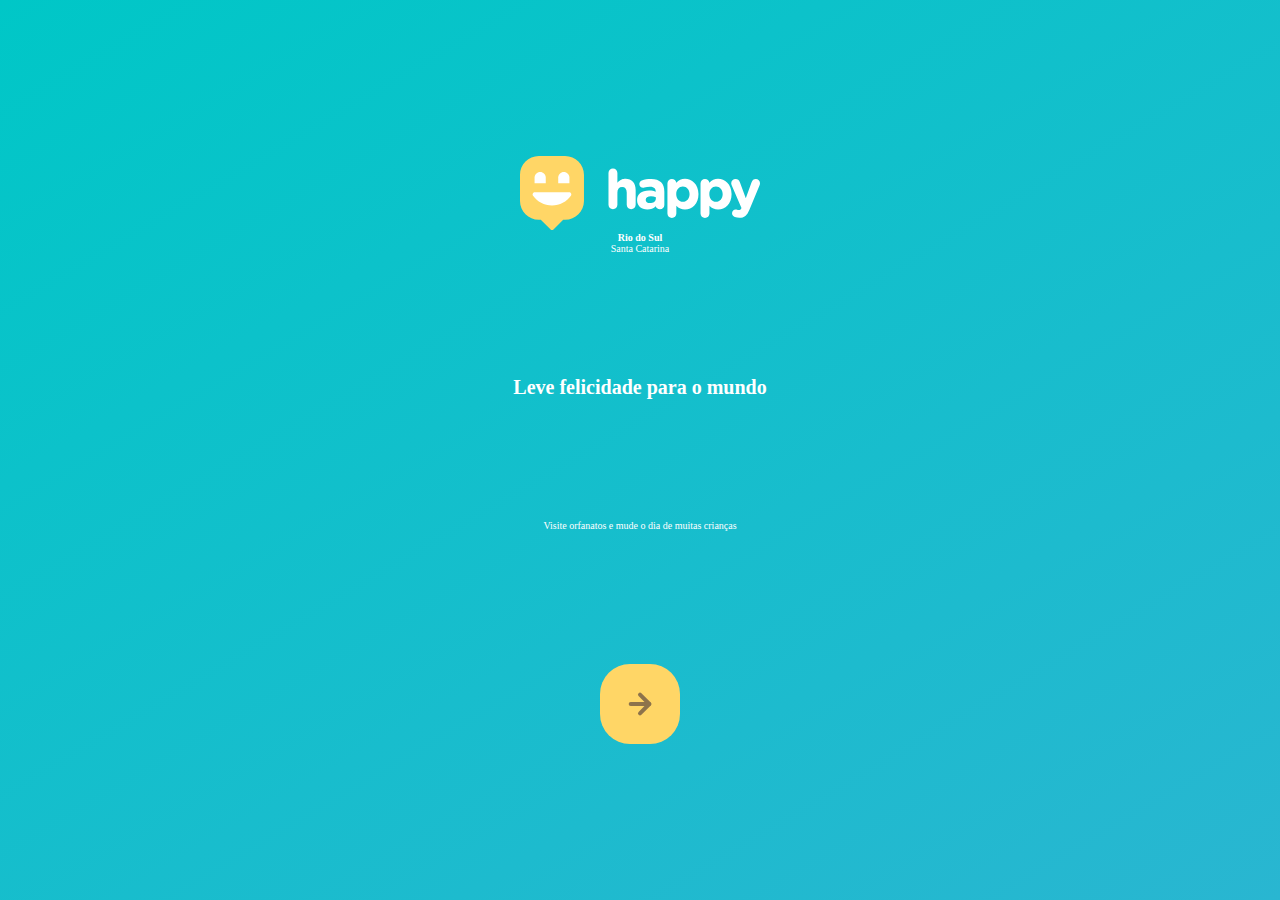
==== index.html @ d282c7c5 "Projeto Happy-Nlw3ED Primeira Aula V0.2" ====
<!DOCTYPE html>

<html lang="pt_BR">

  <head>

    <meta charset="UTF-8" />

    <meta name="viewport" content="width=device-width, initial-scale=1.0" />

    <title>Happy</title>

    <link rel="icon" href="./public/images/logo-icon.png" />

    <link rel="stylesheet" href="./public/css/main.css" />

    <link rel="stylesheet" href="./public/css/animations.css" />

    <link rel="stylesheet" href="./public/css/page-landing.css" />

    <link rel="stylesheet" href="https://fonts.googleapis.com/css2?family=Nunito:wght@800&display=swap" />

  </head>

  <body>

    <div id="page-landing">
      <div id="container">

        <header>
          <img
            class="animate-up"
            id="logo"
            src="./public/images/logo.svg"
            alt="Logomarca do aplicativo Happy"
          />

          <div class="location animate-up">
            <strong>Rio do Sul</strong>
            <p>Santa Catarina</p>
          </div>

        </header>

        <main>

          <h1 class="animate-up">Leve felicidade para o mundo</h1>

          <section class="visit">

            <p class="animate-up">
              Visite orfanatos e mude o dia de muitas crianças
            </p>

            <a href="#" title="Visite orfanatos" class="animate-up">
              <img src="./public/images/arrow.svg" alt="Ir para o mapa">
            </a>

          </section>

        </main>

      </div>
    </div>

  </body>

</html>
---- public/css/main.css ----
/* @main css */
* {
    margin: 0;
    padding: 0;
}

body {
    height: 100vh;
    color: white;
}

:root {
    font-size: 62.5%;
}

body, input, button, textarea {
    font: 400 1.8rem/1 'Nunito' sans-serif;
}
---- public/css/animations.css ----
/* @animações */
@keyframes up {
    from {
        opacity: 0;
        transform: translateY(16px);
    }
    to {
        opacity: 1;
        transform: translateY(0);
     }
}

.animate-up {
    animation-name: up;
    animation-duration: 300ms;
    animation-fill-mode: backwards;
}
---- public/css/page-landing.css ----
/* @page-landing */

#page-landing {
    background: linear-gradient(329.54deg, #29b6d1 0%, #00c7c7 100%);
    text-align: center;
    min-height: 100vh;    
    display: flex;
}

#container {
    margin: auto;
    width: 90%;
}

.location, h1, .visit p {
    height: 16vh;
}

.visit a {
    width: 8rem;
    height: 8rem;
    background: #ffd666;

    border: none;
    border-radius: 3rem;

    display: flex;
    align-items: center;
    justify-content: center;
    margin: auto;

    transition: background 200s;
}

.visit a:hover {
    background: #96feff;
}

#logo {
    animation-delay: 50ms;
}

.location {
    animation-delay: 100ms;
}

main h1 {
    animation-delay: 150ms;
}

.visit p {
    animation-delay: 200ms;
}

.visit a{
    animation-delay: 250ms;
}
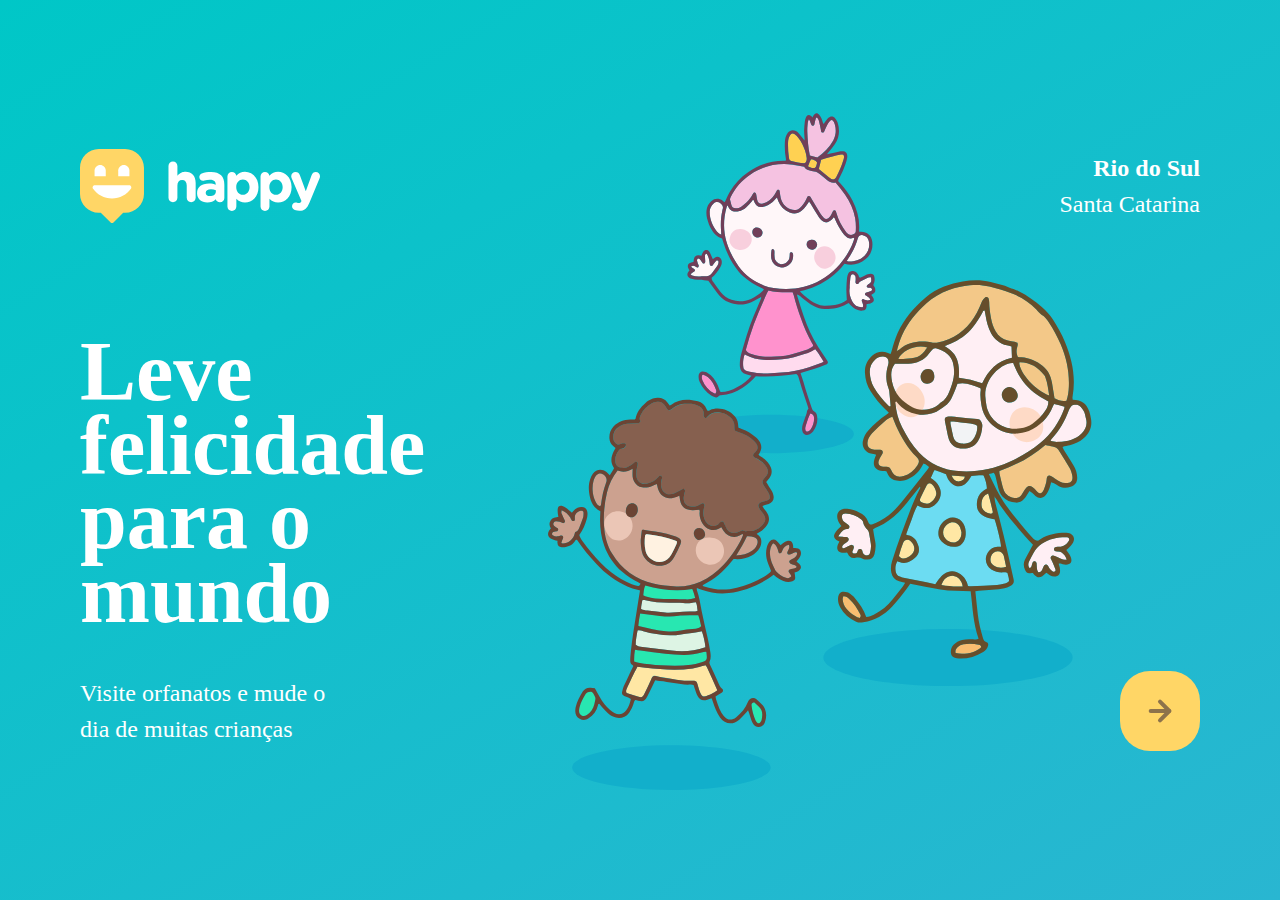
==== commit 9e71770c: "Projeto Happy-Nlw3ED Segunda Aula V0.3" ====
--- a/index.html
+++ b/index.html
@@ -1,9 +1,7 @@
 <!DOCTYPE html>
 
 <html lang="pt_BR">
-
   <head>
-
     <meta charset="UTF-8" />
 
     <meta name="viewport" content="width=device-width, initial-scale=1.0" />
@@ -18,15 +16,15 @@
 
     <link rel="stylesheet" href="./public/css/page-landing.css" />
 
-    <link rel="stylesheet" href="https://fonts.googleapis.com/css2?family=Nunito:wght@800&display=swap" />
-
+    <link
+      href="https://fonts.googleapis.com/css2?family=Nunito:wght@400;600;800&display=swap"
+      rel="stylesheet"
+    />
   </head>
 
   <body>
-
     <div id="page-landing">
       <div id="container">
-
         <header>
           <img
             class="animate-up"
@@ -39,30 +37,22 @@
             <strong>Rio do Sul</strong>
             <p>Santa Catarina</p>
           </div>
-
         </header>
 
         <main>
-
           <h1 class="animate-up">Leve felicidade para o mundo</h1>
 
           <section class="visit">
-
             <p class="animate-up">
               Visite orfanatos e mude o dia de muitas crianças
             </p>
 
             <a href="#" title="Visite orfanatos" class="animate-up">
-              <img src="./public/images/arrow.svg" alt="Ir para o mapa">
+              <img src="./public/images/arrow.svg" alt="Ir para o mapa" />
             </a>
-
           </section>
-
         </main>
-
       </div>
     </div>
-
   </body>
-
 </html>
--- a/public/css/page-landing.css
+++ b/public/css/page-landing.css
@@ -1,60 +1,111 @@
 /* @page-landing */
 
 #page-landing {
-    background: linear-gradient(329.54deg, #29b6d1 0%, #00c7c7 100%);
-    text-align: center;
-    min-height: 100vh;    
-    display: flex;
+  background: linear-gradient(329.54deg, #29b6d1 0%, #00c7c7 100%);
+
+  text-align: center;
+  min-height: 100vh; /*conferir se é esse valor mesmo*/
+
+  display: flex;
 }
 
 #container {
-    margin: auto;
-    width: 90%;
+  margin: auto;
+
+  width: min(90%, 112rem);
 }
 
-.location, h1, .visit p {
-    height: 16vh;
+.location,
+h1,
+.visit p {
+  height: 16vh;
+}
+
+#logo {
+  animation-delay: 50ms;
+}
+
+.location {
+  animation-delay: 100ms;
+}
+
+main h1 {
+  animation-delay: 150ms;
+  font-size: clamp(4rem, 8vw, 8.4rem);
+}
+
+.visit p {
+  animation-delay: 200ms;
 }
 
 .visit a {
-    width: 8rem;
-    height: 8rem;
-    background: #ffd666;
+  width: 8rem;
+  height: 8rem;
+  background: #ffd666;
 
-    border: none;
-    border-radius: 3rem;
+  border: none;
+  border-radius: 3rem;
 
-    display: flex;
-    align-items: center;
-    justify-content: center;
-    margin: auto;
+  display: flex;
+  align-items: center;
+  justify-content: center;
+  
+  margin: auto;
 
-    transition: background 200s;
+  transition: background 200s;
+  animation-delay: 250ms;
 }
 
 .visit a:hover {
-    background: #96feff;
+  background: #96feff;
 }
 
-#logo {
-    animation-delay: 50ms;
+/* Desktop Version */
+@media (min-width: 760px) {
+  #container {
+    padding: 5rem 2rem;
+
+    background: url("../images/bg.svg") no-repeat 80% /
+      clamp(30rem, 54vw, 56rem);
+  }
+
+  header {
+    display: flex;
+    align-items: center;
+    justify-content: space-between;
+  }
+  .location,
+  h1,
+  .visit p {
+    height: initial;
+    text-align: initial;
+  }
+  .location {
+    text-align: right;
+    font-size: 2.4rem;
+    line-height: 1.5;
+  }
+  main h1 {
+    font-weight: bold;
+    line-height: 0.88;
+
+    margin: clamp(10%, 9vh, 12%) 0 4rem;
+
+    width: min(300px, 80%);
+  }
+
+  .visit {
+    display: flex;
+    align-items: center;
+    justify-content: space-between;
+  }
+
+  .visit p {
+    font-size: 2.4rem;
+    line-height: 1.5;
+    width: clamp(20rem, 20vw, 30rem);
+  }
+  .visit a {
+    margin: initial;
+  }
 }
-
-.location {
-    animation-delay: 100ms;
-}
-
-main h1 {
-    animation-delay: 150ms;
-}
-
-.visit p {
-    animation-delay: 200ms;
-}
-
-.visit a{
-    animation-delay: 250ms;
-}
-
-
-
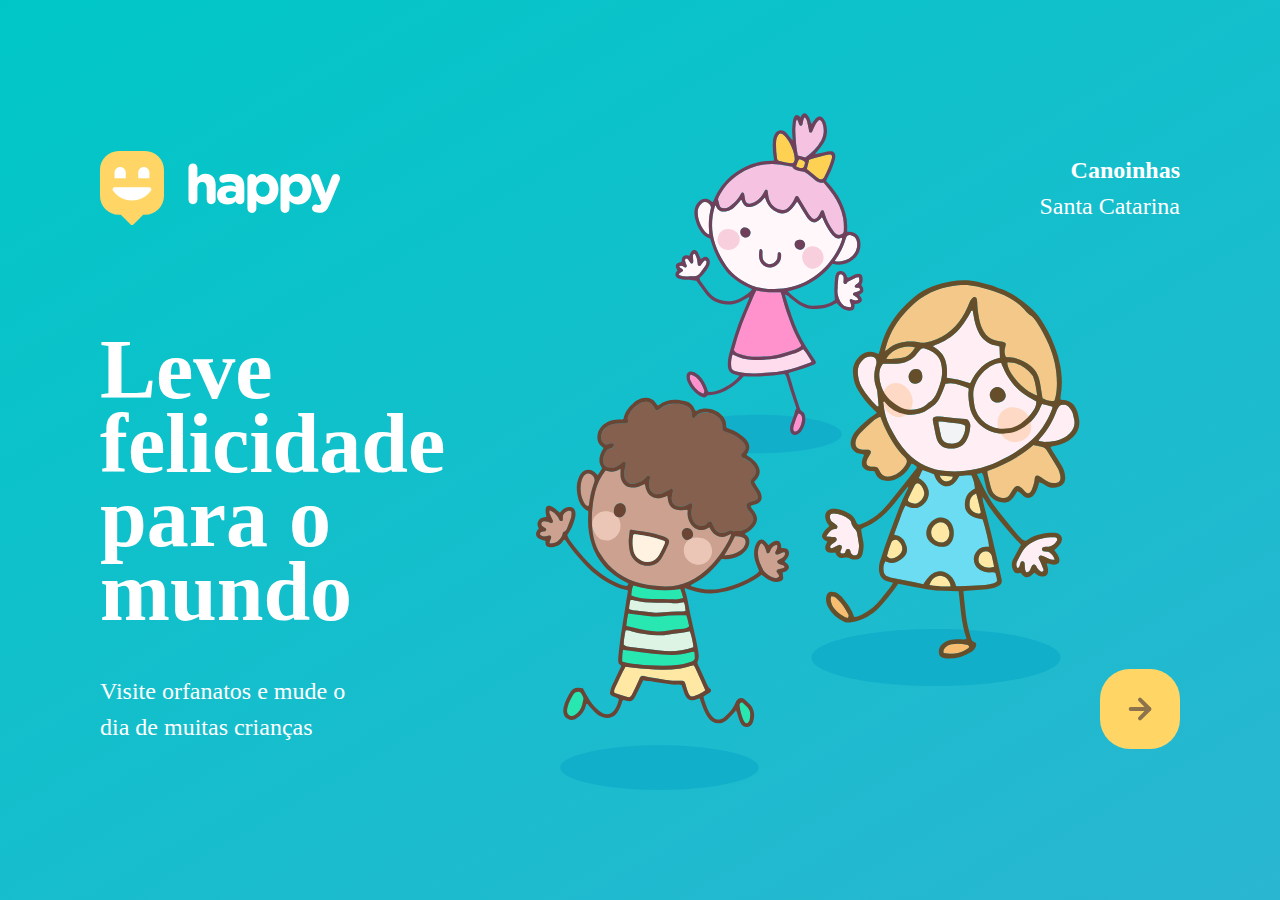
==== commit 398e76a2: "Projeto Happy-Nlw3ED Segunda Aula V0.5" ====
--- a/index.html
+++ b/index.html
@@ -3,17 +3,13 @@
 <html lang="pt_BR">
   <head>
     <meta charset="UTF-8" />
-
     <meta name="viewport" content="width=device-width, initial-scale=1.0" />
-
     <title>Happy</title>
 
     <link rel="icon" href="./public/images/logo-icon.png" />
 
     <link rel="stylesheet" href="./public/css/main.css" />
-
     <link rel="stylesheet" href="./public/css/animations.css" />
-
     <link rel="stylesheet" href="./public/css/page-landing.css" />
 
     <link
@@ -34,7 +30,7 @@
           />
 
           <div class="location animate-up">
-            <strong>Rio do Sul</strong>
+            <strong>Canoinhas</strong>
             <p>Santa Catarina</p>
           </div>
         </header>
@@ -46,9 +42,10 @@
             <p class="animate-up">
               Visite orfanatos e mude o dia de muitas crianças
             </p>
-
-            <a href="#" title="Visite orfanatos" class="animate-up">
-              <img src="./public/images/arrow.svg" alt="Ir para o mapa" />
+            <a href="#" 
+               title="Visite orfanatos"        class="animate-up" >
+                <img src="./public/images/arrow.svg" 
+                   alt="Ir para o mapa" />
             </a>
           </section>
         </main>
--- a/public/css/main.css
+++ b/public/css/main.css
@@ -2,6 +2,7 @@
 * {
     margin: 0;
     padding: 0;
+    box-sizing: border-box;
 }
 
 body {
--- a/public/css/animations.css
+++ b/public/css/animations.css
@@ -10,8 +10,39 @@
      }
 }
 
+@keyframes right {
+    from {
+        transform: translateX(-100%);
+    }
+    to {
+        transform: translateX(0);
+    }
+
+}
+
+@keyframes appear {
+    from {
+        opacity: 0;
+    }
+    to {
+        opacity: 1;
+    }
+}
+
+
 .animate-up {
     animation-name: up;
     animation-duration: 300ms;
     animation-fill-mode: backwards;
 }
+
+.animate-right {
+    animation-name: right;
+    animation-duration: 300ms;
+}
+
+.animate-appear {
+    animation-name: appear;
+    animation-duration: 300ms;
+    animation-fill-mode: backwards;
+}--- a/public/css/page-landing.css
+++ b/public/css/page-landing.css
@@ -49,10 +49,9 @@
   display: flex;
   align-items: center;
   justify-content: center;
-  
   margin: auto;
 
-  transition: background 200s;
+  transition: background-color 200ms;
   animation-delay: 250ms;
 }
 
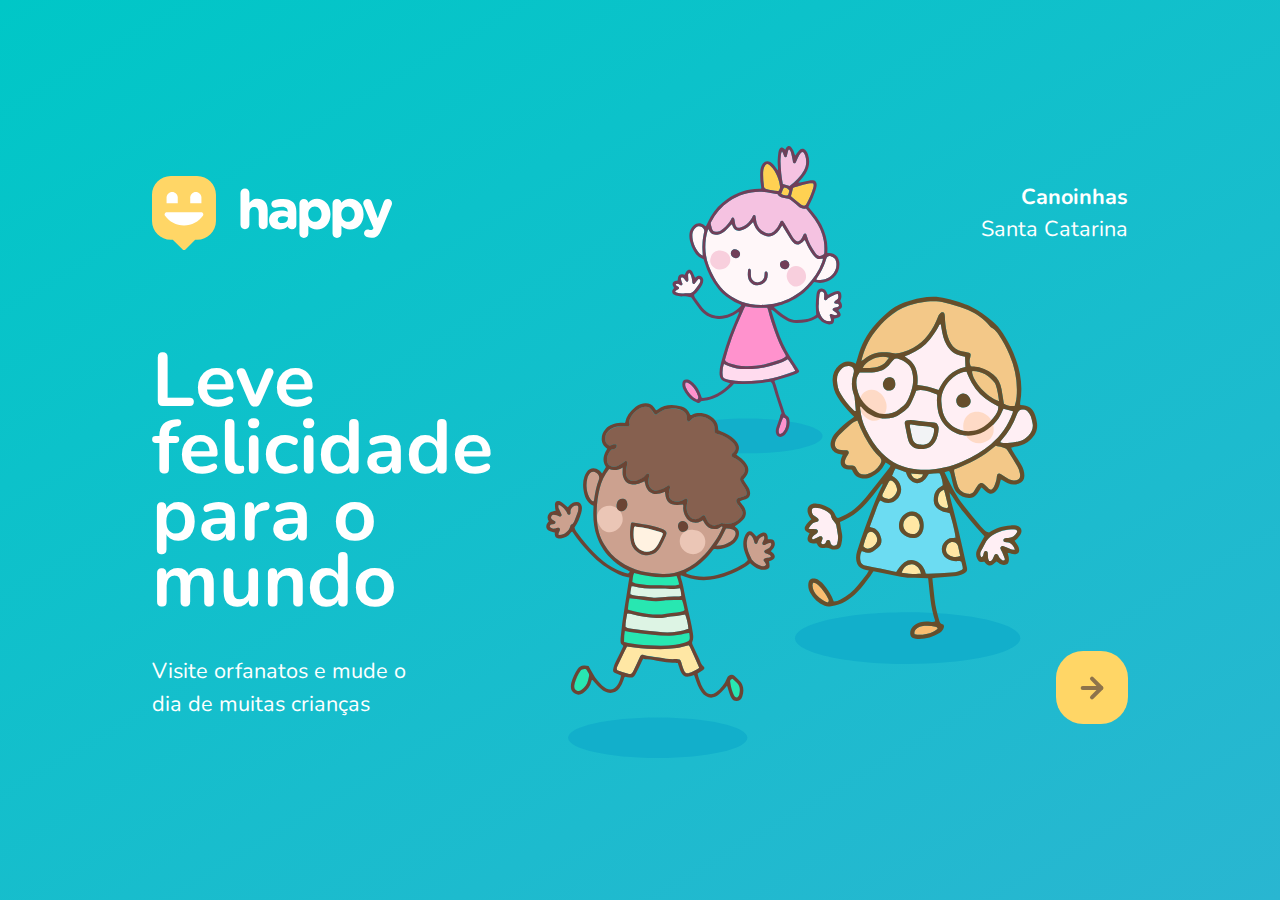
==== commit 1c1bf42d: "Projeto Happy-Nlw3ED Segunda Aula V1.0" ====
--- a/index.html
+++ b/index.html
@@ -7,9 +7,10 @@
     <title>Happy</title>
 
     <link rel="icon" href="./public/images/logo-icon.png" />
-
     <link rel="stylesheet" href="./public/css/main.css" />
     <link rel="stylesheet" href="./public/css/animations.css" />
+    <link rel="stylesheet" href="./public/css/sidebar.css" />
+    <link rel="stylesheet" href="./public/css/map.css" />
     <link rel="stylesheet" href="./public/css/page-landing.css" />
 
     <link
@@ -42,10 +43,11 @@
             <p class="animate-up">
               Visite orfanatos e mude o dia de muitas crianças
             </p>
-            <a href="#" 
-               title="Visite orfanatos"        class="animate-up" >
-                <img src="./public/images/arrow.svg" 
-                   alt="Ir para o mapa" />
+            <a href="orphanages.html" 
+               title="Visite orfanatos"
+               class="animate-up" >
+              <img src="./public/images/arrow.svg" 
+              alt="Ir para o mapa" />
             </a>
           </section>
         </main>
--- a/public/css/main.css
+++ b/public/css/main.css
@@ -8,14 +8,15 @@
 body {
     height: 100vh;
     color: white;
+    background: #EBF2F5;
 }
 
 :root {
-    font-size: 62.5%;
+    font-size: 56.5%;
 }
 
 body, input, button, textarea {
-    font: 400 1.8rem/1 'Nunito' sans-serif;
+    font: 400 1.8rem/1 'Nunito', sans-serif;
 }
 
 
--- a/public/css/sidebar.css
+++ b/public/css/sidebar.css
@@ -0,0 +1,34 @@
+aside.sidebar {
+    position: fixed;
+    height: 100%;
+    padding: 32px 24px;
+    background: #15C3D6;
+
+    display: flex;
+    flex-direction: column;
+    justify-content: space-between;
+    align-items: center;
+}
+
+aside.sidebar footer button {
+    width: 48px;
+    height: 48px;
+    border: none;
+    background: #12AFCB;
+    border-radius: 1.6rem;
+    cursor: pointer;
+
+    display: flex;
+    align-items: center;
+    justify-content: center;
+
+    transition: background-color 0.2s;
+}
+
+aside.sidebar footer button:hover {
+    background: #17D6EB;
+}
+
+.width-sidebar {
+    padding-left: 110px;
+}--- a/public/css/map.css
+++ b/public/css/map.css
@@ -0,0 +1,29 @@
+/* map */
+.map-container {
+    margin-top: 6.4rem;
+    background: #E6F7FB;
+    border: 1px solid #DDE3F0;
+    border-radius: 2rem;
+}
+
+#mapid {
+    width: 100%;
+    height: 28rem;
+}
+
+.map-container footer { 
+    padding: 2rem 0;
+
+    text-align: center;
+}
+
+.map-container footer a {
+    color: #0089A5;
+    text-decoration: none;
+    font-weight: 700;
+}
+
+.map-container .leaflet-container {
+    border-bottom: 1px solid #DDE3F0;
+    border-radius: 2rem;
+}